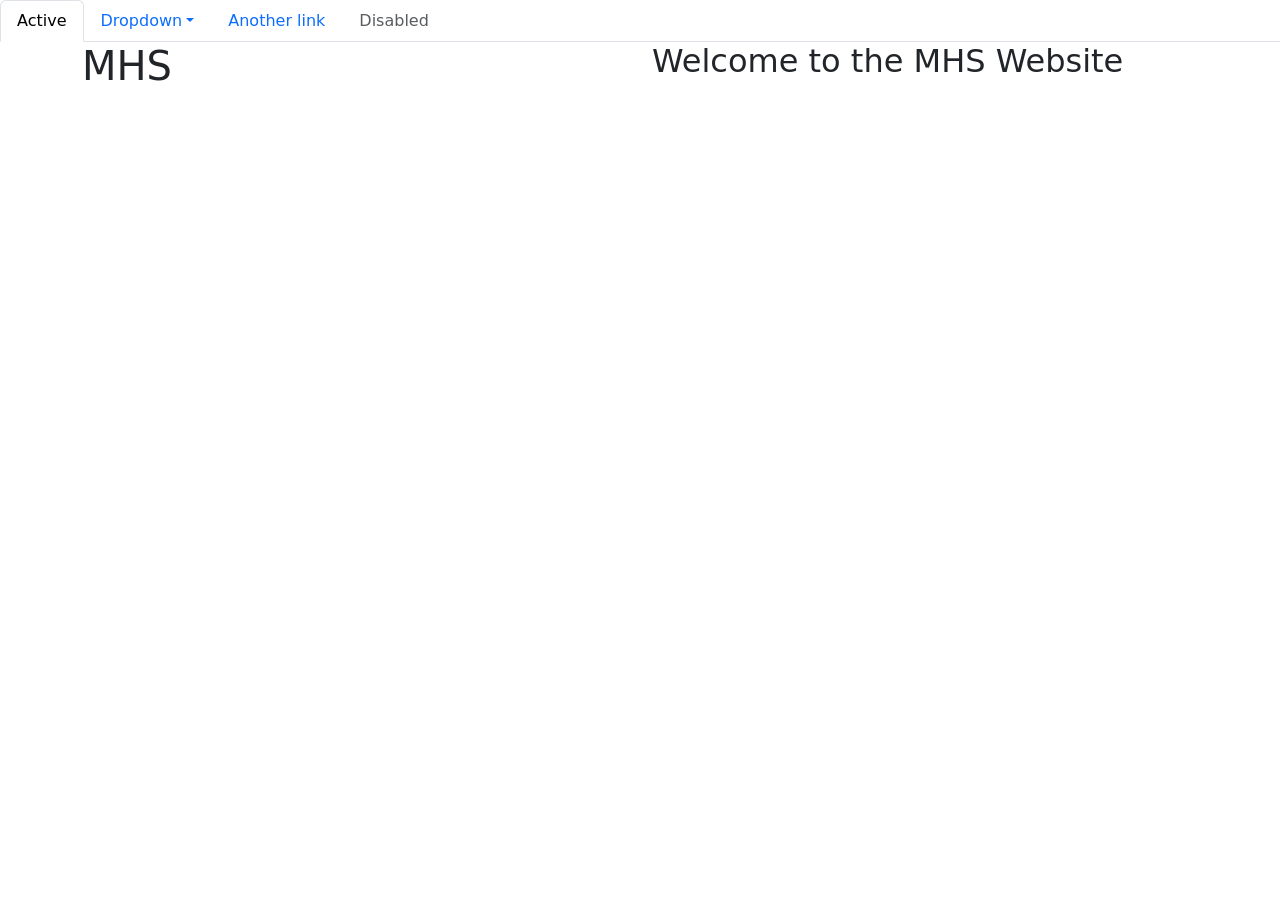
==== index.html @ 1e7f37ac "added images to be used for the website" ====
<!doctype html>
<html lang="en">
    <head>
        <title>MHS</title>
        <!-- Required meta tags -->
        <meta charset="utf-8" />
        <meta
            name="viewport"
            content="width=device-width, initial-scale=1, shrink-to-fit=no"
        />

        <link
            href="https://cdn.jsdelivr.net/npm/bootstrap@5.3.2/dist/css/bootstrap.min.css"
            rel="stylesheet"
            integrity="sha384-T3c6CoIi6uLrA9TneNEoa7RxnatzjcDSCmG1MXxSR1GAsXEV/Dwwykc2MPK8M2HN"
            crossorigin="anonymous"
        />
        <link rel="stylesheet" href="style.css" />
        <script src="script.js"></script>
    </head>

    <body>
        <header>
            <!-- Nav tabs -->
            <ul
                class="nav nav-tabs"
                id="navId"
                role="tablist"
            >
                <li class="nav-item">
                    <a
                        href="#tab1Id"
                        class="nav-link active"
                        data-bs-toggle="tab"
                        aria-current="page"
                        >Active</a
                    >
                </li>
                <li class="nav-item dropdown">
                    <a
                        class="nav-link dropdown-toggle"
                        data-bs-toggle="dropdown"
                        href="#"
                        role="button"
                        aria-haspopup="true"
                        aria-expanded="false"
                        >Dropdown</a
                    >
                    <div class="dropdown-menu">
                        <a class="dropdown-item" href="#tab2Id">Action</a>
                        <a class="dropdown-item" href="#tab3Id">Another action</a>
                        <div class="dropdown-divider"></div>
                        <a class="dropdown-item" href="#tab4Id">Action</a>
                    </div>
                </li>
                <li class="nav-item" role="presentation">
                    <a href="#tab5Id" class="nav-link" data-bs-toggle="tab"
                        >Another link</a
                    >
                </li>
                <li class="nav-item" role="presentation">
                    <a href="#" class="nav-link disabled" data-bs-toggle="tab"
                        >Disabled</a
                    >
                </li>
            </ul>
            
            <!-- Tab panes -->
            <div class="tab-content" id="myTabContent">
                <div class="tab-pane fade show active" id="tab1Id" role="tabpanel">
                    
                </div>
                <div class="tab-pane fade" id="tab2Id" role="tabpanel"></div>
                <div class="tab-pane fade" id="tab3Id" role="tabpanel"></div>
                <div class="tab-pane fade" id="tab4Id" role="tabpanel"></div>
                <div class="tab-pane fade" id="tab5Id" role="tabpanel"></div>
            </div>
            
            <!-- (Optional) - Place this js code after initializing bootstrap.min.js or bootstrap.bundle.min.js -->
            <script>
                var triggerEl = document.querySelector("#navId a");
                bootstrap.Tab.getInstance(triggerEl).show(); // Select tab by name
            </script>
            
        </header>
        <main> 
            <div class="container">
                <div class="row">
                    <div class="col">
                        <h1>MHS</h1>
                    </div>
                    <div class="col">
                        <h2>Welcome to the MHS Website</h2>
                </div>
            </div>
            
        </main>
        <footer>
            <!-- place footer here -->
        </footer>
        <!-- Bootstrap JavaScript Libraries -->
        <script
            src="https://cdn.jsdelivr.net/npm/@popperjs/core@2.11.8/dist/umd/popper.min.js"
            integrity="sha384-I7E8VVD/ismYTF4hNIPjVp/Zjvgyol6VFvRkX/vR+Vc4jQkC+hVqc2pM8ODewa9r"
            crossorigin="anonymous"
        ></script>

        <script
            src="https://cdn.jsdelivr.net/npm/bootstrap@5.3.2/dist/js/bootstrap.min.js"
            integrity="sha384-BBtl+eGJRgqQAUMxJ7pMwbEyER4l1g+O15P+16Ep7Q9Q+zqX6gSbd85u4mG4QzX+"
            crossorigin="anonymous"
        ></script>


    </body>
</html>
---- style.css ----
/*proof that new branch works
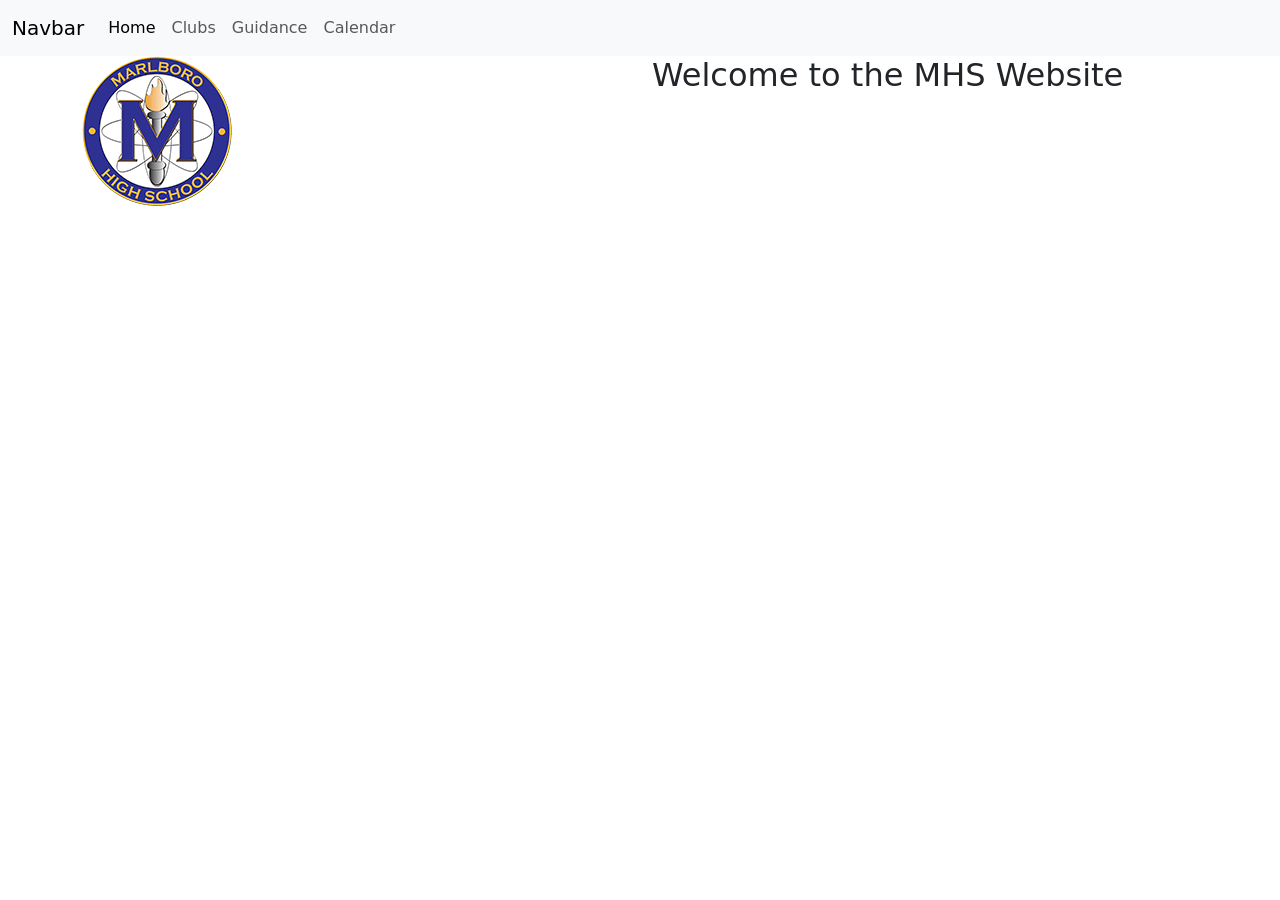
==== commit 8b584353: "Refactor code structure for improved readability and maintainability" ====
--- a/index.html
+++ b/index.html
@@ -22,78 +22,43 @@
     <body>
         <header>
             <!-- Nav tabs -->
-            <ul
-                class="nav nav-tabs"
-                id="navId"
-                role="tablist"
-            >
-                <li class="nav-item">
-                    <a
-                        href="#tab1Id"
-                        class="nav-link active"
-                        data-bs-toggle="tab"
-                        aria-current="page"
-                        >Active</a
-                    >
-                </li>
-                <li class="nav-item dropdown">
-                    <a
-                        class="nav-link dropdown-toggle"
-                        data-bs-toggle="dropdown"
-                        href="#"
-                        role="button"
-                        aria-haspopup="true"
-                        aria-expanded="false"
-                        >Dropdown</a
-                    >
-                    <div class="dropdown-menu">
-                        <a class="dropdown-item" href="#tab2Id">Action</a>
-                        <a class="dropdown-item" href="#tab3Id">Another action</a>
-                        <div class="dropdown-divider"></div>
-                        <a class="dropdown-item" href="#tab4Id">Action</a>
-                    </div>
-                </li>
-                <li class="nav-item" role="presentation">
-                    <a href="#tab5Id" class="nav-link" data-bs-toggle="tab"
-                        >Another link</a
-                    >
-                </li>
-                <li class="nav-item" role="presentation">
-                    <a href="#" class="nav-link disabled" data-bs-toggle="tab"
-                        >Disabled</a
-                    >
-                </li>
-            </ul>
-            
-            <!-- Tab panes -->
-            <div class="tab-content" id="myTabContent">
-                <div class="tab-pane fade show active" id="tab1Id" role="tabpanel">
-                    
-                </div>
-                <div class="tab-pane fade" id="tab2Id" role="tabpanel"></div>
-                <div class="tab-pane fade" id="tab3Id" role="tabpanel"></div>
-                <div class="tab-pane fade" id="tab4Id" role="tabpanel"></div>
-                <div class="tab-pane fade" id="tab5Id" role="tabpanel"></div>
-            </div>
-            
-            <!-- (Optional) - Place this js code after initializing bootstrap.min.js or bootstrap.bundle.min.js -->
-            <script>
-                var triggerEl = document.querySelector("#navId a");
-                bootstrap.Tab.getInstance(triggerEl).show(); // Select tab by name
-            </script>
-            
+           <nav class="navbar navbar-expand-lg bg-body-tertiary">
+  <div class="container-fluid">
+    <a class="navbar-brand" href="#">Navbar</a>
+    <button class="navbar-toggler" type="button" data-bs-toggle="collapse" data-bs-target="#navbarNav" aria-controls="navbarNav" aria-expanded="false" aria-label="Toggle navigation">
+      <span class="navbar-toggler-icon"></span>
+    </button>
+    <div class="collapse navbar-collapse" id="navbarNav">
+      <ul class="navbar-nav">
+        <li class="nav-item">
+          <a class="nav-link active" aria-current="page" href="#">Home</a>
+        </li>
+        <li class="nav-item">
+          <a class="nav-link" href="#">Clubs</a>
+        </li>
+        <li class="nav-item">
+          <a class="nav-link" href="#">Guidance</a>
+        </li>
+        <li class="nav-item">
+          <a class="nav-link" href="#">Calendar</a>
+        </li>
+      </ul>
+    </div>
+  </div>
+</nav>
         </header>
         <main> 
             <div class="container">
                 <div class="row">
-                    <div class="col">
-                        <h1>MHS</h1>
+                    <div class="col lg-6 md-6 sm-12">
+                        <img src="IMGS\MarlboroHighSchool.png" alt="MHS Logo" />
                     </div>
-                    <div class="col">
+                    <div class="col lg-6 md-6 sm-12">
                         <h2>Welcome to the MHS Website</h2>
                 </div>
             </div>
-            
+            </div>
+
         </main>
         <footer>
             <!-- place footer here -->
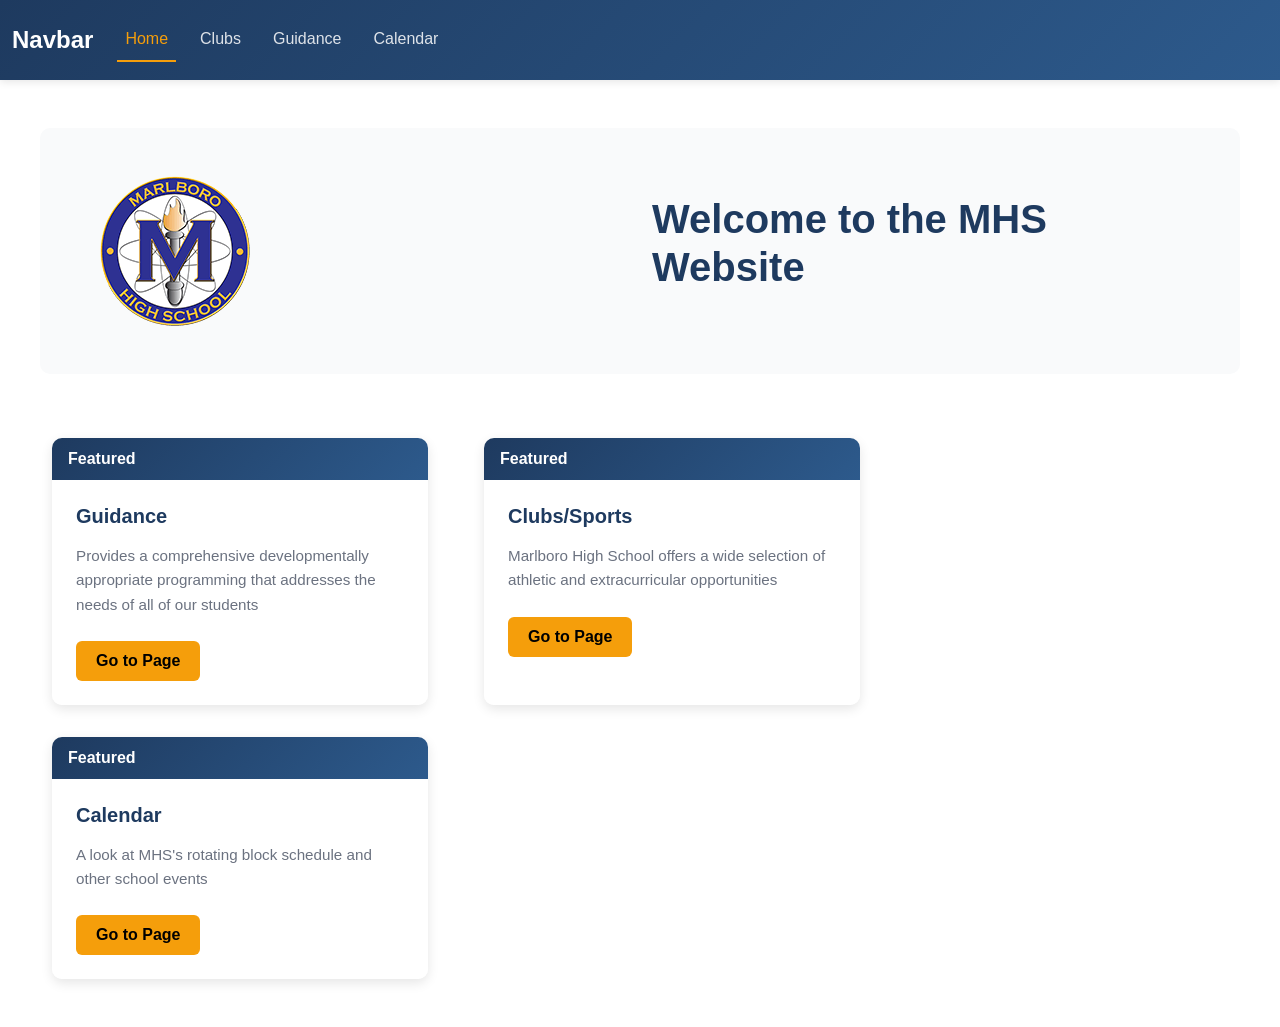
==== commit 4259201a: "Co-authored-by: Aditya Gadre <526agadre@users.noreply.github.com>" ====
--- a/index.html
+++ b/index.html
@@ -20,7 +20,7 @@
     </head>
 
     <body>
-        <header>
+
             <!-- Nav tabs -->
            <nav class="navbar navbar-expand-lg bg-body-tertiary">
   <div class="container-fluid">
@@ -46,17 +46,61 @@
     </div>
   </div>
 </nav>
-        </header>
         <main> 
             <div class="container">
                 <div class="row">
-                    <div class="col lg-6 md-6 sm-12">
-                        <img src="IMGS\MarlboroHighSchool.png" alt="MHS Logo" />
+                    <div class="col-lg-6 col-md-6 col-sm-12">
+                        <img src="IMGS/MarlboroHighSchool.png" alt="MHS Logo" />
                     </div>
-                    <div class="col lg-6 md-6 sm-12">
+                    <div class="col-lg-6 col-md-6 col-sm-12">
                         <h2>Welcome to the MHS Website</h2>
+                    </div>
+                </div>
+
+                <div class="row">
+                    <div class="col-lg-4 col-md-4 col-sm-12">
+                        <div class="card">
+                            <div class="card-header">
+                                Featured
+                            </div>
+                            <div class="card-body">
+                                <h5 class="card-title">Guidance</h5>
+                                <p class="card-text">Provides a comprehensive developmentally appropriate programming that addresses the needs of all of our students</p>
+                                <a href="#" class="btn btn-warning">Go to Page</a>
+                            </div>
+                        </div>
+                    </div>
+
+                    <div class="col-lg-4 col-md-4 col-sm-12">
+                        <div class="card">
+                            <div class="card-header">
+                                Featured
+                            </div>
+                            <div class="card-body">
+                                <h5 class="card-title">Clubs/Sports</h5>
+                                <p class="card-text">Marlboro High School offers a wide selection of athletic and extracurricular opportunities</p>
+                                <a href="#" class="btn btn-warning">Go to Page</a>
+                            </div>
+                        </div>
+                    </div>
+
+                    <div class="col-lg-4 col-md-4 col-sm-12">
+                        <div class="card">
+                            <div class="card-header">
+                                Featured
+                            </div>
+                            <div class="card-body">
+                                <h5 class="card-title">Calendar</h5>
+                                <p class="card-text">A look at MHS's rotating block schedule and other school events</p>
+                                <a href="#" class="btn btn-warning">Go to Page</a>
+                            </div>
+                        </div>
+                    </div>
                 </div>
             </div>
+        </main>
+</div>
+                </div>
             </div>
 
         </main>
--- a/style.css
+++ b/style.css
@@ -1,2 +1,183 @@
-  /*proof that new branch works 
-  +/* Root and Global Styles */
+:root {
+  --primary-color: #1e3a5f;
+  --secondary-color: #f59e0b;
+  --text-dark: #1f2937;
+  --text-light: #6b7280;
+  --light-bg: #f9fafb;
+}
+
+* {
+  margin: 0;
+  padding: 0;
+  box-sizing: border-box;
+}
+
+body {
+  font-family: 'Segoe UI', Tahoma, Geneva, Verdana, sans-serif;
+  background-color: #ffffff;
+  color: var(--text-dark);
+  line-height: 1.6;
+}
+
+/* Navbar Styling */
+.navbar {
+  background: linear-gradient(135deg, var(--primary-color) 0%, #2d5a8c 100%) !important;
+  box-shadow: 0 2px 8px rgba(0, 0, 0, 0.1);
+  padding: 1rem 0;
+}
+
+.navbar-brand {
+  font-size: 1.5rem;
+  font-weight: 700;
+  color: white !important;
+}
+
+.navbar-nav .nav-link {
+  color: rgba(255, 255, 255, 0.85) !important;
+  font-weight: 500;
+  margin: 0 0.5rem;
+  transition: all 0.3s ease;
+}
+
+.navbar-nav .nav-link:hover,
+.navbar-nav .nav-link.active {
+  color: var(--secondary-color) !important;
+  border-bottom: 2px solid var(--secondary-color);
+}
+
+/* Main Container */
+main {
+  padding: 3rem 0;
+  min-height: calc(100vh - 56px);
+}
+
+.container {
+  max-width: 1200px;
+}
+
+/* Hero Section */
+.row:first-of-type {
+  align-items: center;
+  margin-bottom: 4rem;
+  padding: 2rem;
+  background-color: var(--light-bg);
+  border-radius: 10px;
+}
+
+.row:first-of-type .col {
+  display: flex;
+  justify-content: center;
+  align-items: center;
+}
+
+.row:first-of-type img {
+  max-width: 100%;
+  height: auto;
+  max-height: 300px;
+  object-fit: contain;
+  margin: 1rem;
+}
+
+.row:first-of-type h2 {
+  font-size: 2.5rem;
+  font-weight: 700;
+  color: var(--primary-color);
+  margin-bottom: 1rem;
+}
+
+/* Cards Section */
+.row:nth-of-type(2) {
+  gap: 2rem;
+  margin-top: 2rem;
+}
+
+.card {
+  border: none !important;
+  box-shadow: 0 4px 12px rgba(0, 0, 0, 0.1) !important;
+  border-radius: 10px;
+  overflow: hidden;
+  transition: all 0.3s ease;
+  height: 100%;
+  width: 100% !important;
+}
+
+.card:hover {
+  transform: translateY(-5px);
+  box-shadow: 0 8px 20px rgba(0, 0, 0, 0.15) !important;
+}
+
+.card-header {
+  background: linear-gradient(135deg, var(--primary-color) 0%, #2d5a8c 100%);
+  color: white;
+  font-weight: 600;
+  border: none !important;
+}
+
+.card-body {
+  padding: 1.5rem;
+  background-color: #ffffff;
+}
+
+.card-title {
+  font-size: 1.25rem;
+  font-weight: 700;
+  color: var(--primary-color);
+  margin-bottom: 1rem;
+}
+
+.card-text {
+  color: var(--text-light);
+  font-size: 0.95rem;
+  line-height: 1.6;
+  margin-bottom: 1.5rem;
+}
+
+.btn-warning {
+  background-color: var(--secondary-color) !important;
+  border: none !important;
+  font-weight: 600;
+  padding: 0.5rem 1.25rem;
+  transition: all 0.3s ease;
+}
+
+.btn-warning:hover {
+  background-color: #d97706 !important;
+  transform: translateX(2px);
+}
+
+/* Responsive Adjustments */
+@media (max-width: 768px) {
+  .row:first-of-type {
+    flex-direction: column;
+    padding: 1.5rem;
+  }
+
+  .row:first-of-type h2 {
+    font-size: 1.75rem;
+    text-align: center;
+  }
+
+  .card {
+    width: 100% !important;
+    margin-bottom: 1.5rem;
+  }
+
+  .navbar-nav {
+    text-align: center;
+  }
+}
+
+@media (max-width: 576px) {
+  .row:first-of-type h2 {
+    font-size: 1.5rem;
+  }
+
+  .card-title {
+    font-size: 1.1rem;
+  }
+
+  .btn-warning {
+    width: 100%;
+  }
+}
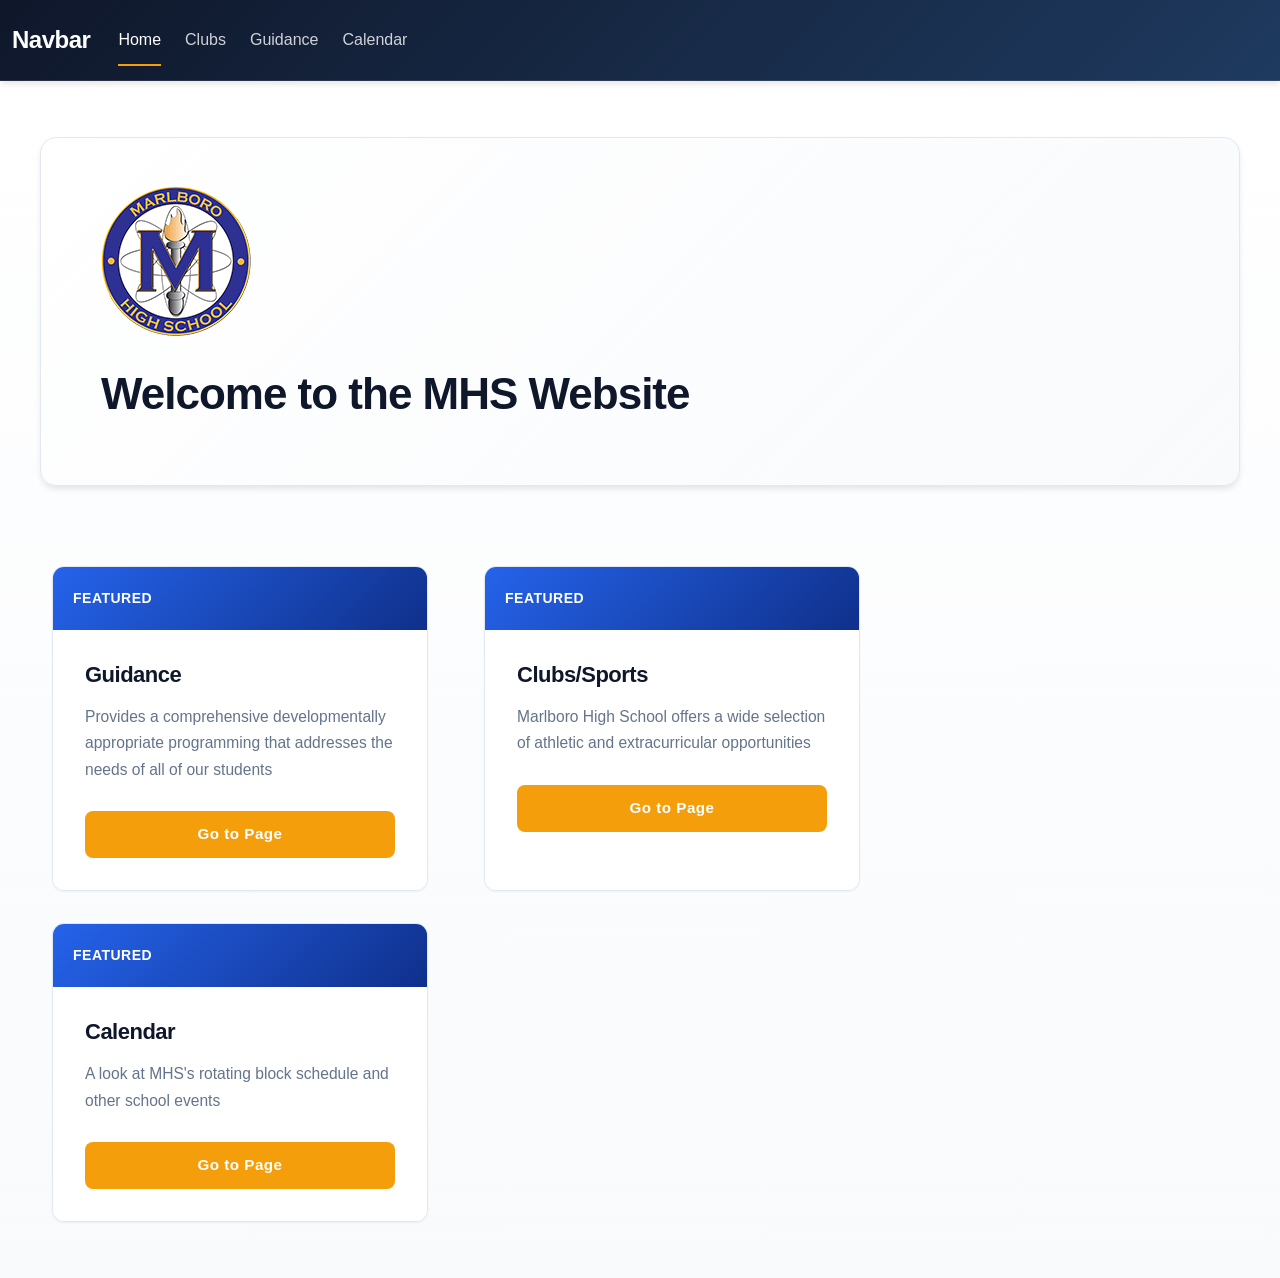
==== commit 010359e3: "Adjusted and cleaned up some html" ====
--- a/index.html
+++ b/index.html
@@ -1,7 +1,7 @@
 <!doctype html>
 <html lang="en">
     <head>
-        <title>MHS</title>
+        <title>Marlboro High School Website Reform</title>
         <!-- Required meta tags -->
         <meta charset="utf-8" />
         <meta
@@ -49,10 +49,10 @@
         <main> 
             <div class="container">
                 <div class="row">
-                    <div class="col-lg-6 col-md-6 col-sm-12">
+                    <div class="col-lg-12 col-md-12 col-sm-12">
                         <img src="IMGS/MarlboroHighSchool.png" alt="MHS Logo" />
                     </div>
-                    <div class="col-lg-6 col-md-6 col-sm-12">
+                    <div class="col-lg-12 col-md-12 col-sm-12">
                         <h2>Welcome to the MHS Website</h2>
                     </div>
                 </div>
@@ -98,12 +98,10 @@
                     </div>
                 </div>
             </div>
-        </main>
-</div>
-                </div>
-            </div>
-
-        </main>
+       
+                
+            
+             </main>
         <footer>
             <!-- place footer here -->
         </footer>
--- a/style.css
+++ b/style.css
@@ -1,10 +1,16 @@
 /* Root and Global Styles */
 :root {
-  --primary-color: #1e3a5f;
-  --secondary-color: #f59e0b;
-  --text-dark: #1f2937;
-  --text-light: #6b7280;
-  --light-bg: #f9fafb;
+  --primary-color: #0f172a;
+  --secondary-color: #2563eb;
+  --accent-color: #f59e0b;
+  --success-color: #10b981;
+  --text-dark: #1e293b;
+  --text-light: #64748b;
+  --light-bg: #f8fafc;
+  --border-color: #e2e8f0;
+  --shadow-sm: 0 1px 2px 0 rgba(0, 0, 0, 0.05);
+  --shadow-md: 0 4px 6px -1px rgba(0, 0, 0, 0.1);
+  --shadow-lg: 0 10px 15px -3px rgba(0, 0, 0, 0.1);
 }
 
 * {
@@ -13,43 +19,74 @@
   box-sizing: border-box;
 }
 
+html {
+  scroll-behavior: smooth;
+}
+
 body {
-  font-family: 'Segoe UI', Tahoma, Geneva, Verdana, sans-serif;
-  background-color: #ffffff;
+  font-family: -apple-system, BlinkMacSystemFont, 'Segoe UI', 'Roboto', 'Oxygen', 'Ubuntu', 'Cantarell', sans-serif;
+  background-color: #003caa;
   color: var(--text-dark);
   line-height: 1.6;
+  font-size: 1rem;
+  font-weight: 400;
 }
 
 /* Navbar Styling */
 .navbar {
-  background: linear-gradient(135deg, var(--primary-color) 0%, #2d5a8c 100%) !important;
-  box-shadow: 0 2px 8px rgba(0, 0, 0, 0.1);
+  background: linear-gradient(135deg, var(--primary-color) 0%, #1e3a5f 100%) !important;
+  box-shadow: var(--shadow-md);
   padding: 1rem 0;
+  border-bottom: 1px solid rgba(255, 255, 255, 0.1);
 }
 
 .navbar-brand {
   font-size: 1.5rem;
   font-weight: 700;
   color: white !important;
+  letter-spacing: -0.5px;
+  transition: opacity 0.3s ease;
+}
+
+.navbar-brand:hover {
+  opacity: 0.9;
 }
 
 .navbar-nav .nav-link {
-  color: rgba(255, 255, 255, 0.85) !important;
+  color: rgba(255, 255, 255, 0.8) !important;
   font-weight: 500;
-  margin: 0 0.5rem;
-  transition: all 0.3s ease;
+  margin: 0 0.75rem;
+  padding: 0.5rem 0 !important;
+  position: relative;
+  transition: color 0.3s ease;
+}
+
+.navbar-nav .nav-link::after {
+  content: '';
+  position: absolute;
+  bottom: -5px;
+  left: 0;
+  width: 0;
+  height: 2px;
+  background-color: var(--accent-color);
+  transition: width 0.3s ease;
+}
+
+.navbar-nav .nav-link:hover::after,
+.navbar-nav .nav-link.active::after {
+  width: 100%;
 }
 
 .navbar-nav .nav-link:hover,
 .navbar-nav .nav-link.active {
-  color: var(--secondary-color) !important;
-  border-bottom: 2px solid var(--secondary-color);
+  color: white !important;
 }
 
 /* Main Container */
 main {
-  padding: 3rem 0;
+  padding: 3.5rem 0;
   min-height: calc(100vh - 56px);
+  background: linear-gradient(to bottom, #ffffff 0%, var(--light-bg) 100%);
 }
 
 .container {
@@ -59,10 +96,14 @@
 /* Hero Section */
 .row:first-of-type {
   align-items: center;
-  margin-bottom: 4rem;
-  padding: 2rem;
-  background-color: var(--light-bg);
-  border-radius: 10px;
+  justify-content: space-between;
+  margin-bottom: 5rem;
+  padding: 3rem;
+  background: linear-gradient(135deg, #ffffff 0%, var(--light-bg) 100%);
+  border-radius: 16px;
+  border: 1px solid var(--border-color);
+  box-shadow: var(--shadow-md);
+  gap: 2rem;
 }
 
 .row:first-of-type .col {
@@ -74,16 +115,23 @@
 .row:first-of-type img {
   max-width: 100%;
   height: auto;
-  max-height: 300px;
+  max-height: 320px;
   object-fit: contain;
-  margin: 1rem;
+  filter: drop-shadow(var(--shadow-md));
+  transition: transform 0.3s ease;
+}
+
+.row:first-of-type img:hover {
+  transform: scale(1.05);
 }
 
 .row:first-of-type h2 {
-  font-size: 2.5rem;
-  font-weight: 700;
+  font-size: 2.75rem;
+  font-weight: 800;
   color: var(--primary-color);
   margin-bottom: 1rem;
+  line-height: 1.2;
+  letter-spacing: -1px;
 }
 
 /* Cards Section */
@@ -92,69 +140,106 @@
   margin-top: 2rem;
 }
 
+.col-lg-4,
+.col-md-4,
+.col-sm-12 {
+  display: flex;
+}
+
 .card {
-  border: none !important;
-  box-shadow: 0 4px 12px rgba(0, 0, 0, 0.1) !important;
-  border-radius: 10px;
+  border: 1px solid var(--border-color) !important;
+  box-shadow: var(--shadow-sm) !important;
+  border-radius: 12px;
   overflow: hidden;
   transition: all 0.3s ease;
   height: 100%;
   width: 100% !important;
+  background: #ffffff;
+  display: flex;
+  flex-direction: column;
 }
 
 .card:hover {
-  transform: translateY(-5px);
-  box-shadow: 0 8px 20px rgba(0, 0, 0, 0.15) !important;
+  transform: translateY(-8px);
+  box-shadow: var(--shadow-lg) !important;
+  border-color: var(--secondary-color) !important;
 }
 
 .card-header {
-  background: linear-gradient(135deg, var(--primary-color) 0%, #2d5a8c 100%);
+  background: linear-gradient(135deg, var(--secondary-color) 0%, #0f308b 100%);
   color: white;
-  font-weight: 600;
+  font-weight: 700;
   border: none !important;
+  padding: 1.25rem;
+  font-size: 0.875rem;
+  letter-spacing: 0.5px;
+  text-transform: uppercase;
 }
 
 .card-body {
-  padding: 1.5rem;
+  padding: 2rem;
   background-color: #ffffff;
+  display: flex;
+  flex-direction: column;
+  flex: 1;
 }
 
 .card-title {
-  font-size: 1.25rem;
+  font-size: 1.375rem;
   font-weight: 700;
   color: var(--primary-color);
   margin-bottom: 1rem;
+  letter-spacing: -0.5px;
 }
 
 .card-text {
   color: var(--text-light);
-  font-size: 0.95rem;
-  line-height: 1.6;
-  margin-bottom: 1.5rem;
-}
-
+  font-size: 0.975rem;
+  line-height: 1.7;
+  margin-bottom: auto;
+  margin-bottom: 1.75rem;
+}
+
+/* Button Styling */
 .btn-warning {
-  background-color: var(--secondary-color) !important;
+  background-color: var(--accent-color) !important;
   border: none !important;
   font-weight: 600;
-  padding: 0.5rem 1.25rem;
+  padding: 0.75rem 1.5rem;
+  border-radius: 8px;
   transition: all 0.3s ease;
+  display: inline-block;
+  color: white !important;
+  text-decoration: none;
+  cursor: pointer;
+  font-size: 0.95rem;
+  letter-spacing: 0.5px;
 }
 
 .btn-warning:hover {
-  background-color: #d97706 !important;
-  transform: translateX(2px);
+  background-color: #dce400 !important;
+  transform: translateX(3px);
+  box-shadow: 0 4px 12px rgba(245, 158, 11, 0.3);
+}
+
+.btn-warning:active {
+  transform: translateX(1px);
 }
 
 /* Responsive Adjustments */
 @media (max-width: 768px) {
   .row:first-of-type {
     flex-direction: column;
-    padding: 1.5rem;
+    padding: 2rem;
+    margin-bottom: 3rem;
+  }
+
+  .row:first-of-type .col {
+    width: 100%;
   }
 
   .row:first-of-type h2 {
-    font-size: 1.75rem;
+    font-size: 2rem;
     text-align: center;
   }
 
@@ -166,18 +251,35 @@
   .navbar-nav {
     text-align: center;
   }
+
+  main {
+    padding: 2rem 0;
+  }
 }
 
 @media (max-width: 576px) {
+  .row:first-of-type {
+    padding: 1.5rem;
+  }
+
   .row:first-of-type h2 {
     font-size: 1.5rem;
   }
 
   .card-title {
-    font-size: 1.1rem;
+    font-size: 1.125rem;
+  }
+
+  .card-body {
+    padding: 1.5rem;
   }
 
   .btn-warning {
     width: 100%;
+    text-align: center;
+  }
+
+  .navbar-brand {
+    font-size: 1.25rem;
   }
 }
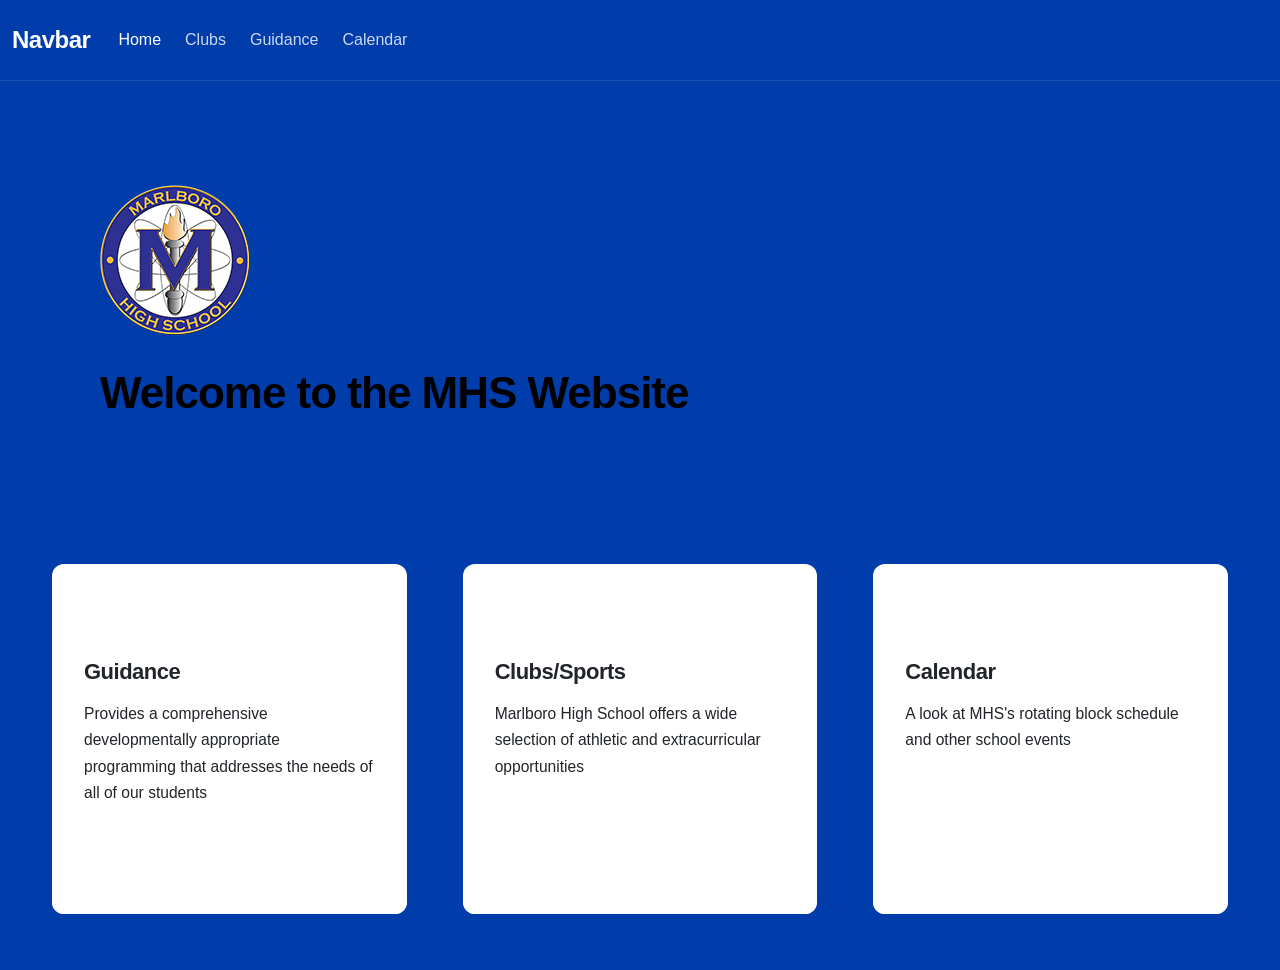
==== commit 5ac6814e: "Edited background color and implemented links to other html pages" ====
--- a/index.html
+++ b/index.html
@@ -34,13 +34,13 @@
           <a class="nav-link active" aria-current="page" href="#">Home</a>
         </li>
         <li class="nav-item">
-          <a class="nav-link" href="#">Clubs</a>
+          <a class="nav-link" href="Clubs.html">Clubs</a>
         </li>
         <li class="nav-item">
-          <a class="nav-link" href="#">Guidance</a>
+          <a class="nav-link" href="Guidance.html">Guidance</a>
         </li>
         <li class="nav-item">
-          <a class="nav-link" href="#">Calendar</a>
+          <a class="nav-link" href="Calendar.html">Calendar</a>
         </li>
       </ul>
     </div>
@@ -57,7 +57,7 @@
                     </div>
                 </div>
 
-                <div class="row">
+                <div class="row cards-row">
                     <div class="col-lg-4 col-md-4 col-sm-12">
                         <div class="card">
                             <div class="card-header">
@@ -120,4 +120,4 @@
 
 
     </body>
-</html>
+</html>
--- a/style.css
+++ b/style.css
@@ -1,3 +1,6 @@
+
+Copy
+
 /* Root and Global Styles */
 :root {
   --primary-color: #0f172a;
@@ -134,16 +137,20 @@
   letter-spacing: -1px;
 }
 
-/* Cards Section */
-.row:nth-of-type(2) {
+/* Cards Section - Single Row Layout */
+.cards-row {
+  display: flex;
+  flex-wrap: wrap;
   gap: 2rem;
   margin-top: 2rem;
 }
 
-.col-lg-4,
-.col-md-4,
-.col-sm-12 {
-  display: flex;
+.cards-row .col-lg-4,
+.cards-row .col-md-4,
+.cards-row .col-sm-12 {
+  display: flex;
+  flex: 1 1 calc(33.333% - 1.5rem);
+  min-width: 280px;
 }
 
 .card {
@@ -227,6 +234,13 @@
 }
 
 /* Responsive Adjustments */
+@media (max-width: 992px) {
+  .cards-row .col-lg-4,
+  .cards-row .col-md-4 {
+    flex: 1 1 calc(50% - 1rem);
+  }
+}
+
 @media (max-width: 768px) {
   .row:first-of-type {
     flex-direction: column;
@@ -243,9 +257,21 @@
     text-align: center;
   }
 
+  .cards-row {
+    flex-direction: column;
+    gap: 1.5rem;
+  }
+
+  .cards-row .col-lg-4,
+  .cards-row .col-md-4,
+  .cards-row .col-sm-12 {
+    flex: 1 1 100%;
+    width: 100%;
+  }
+
   .card {
     width: 100% !important;
-    margin-bottom: 1.5rem;
+    margin-bottom: 0;
   }
 
   .navbar-nav {
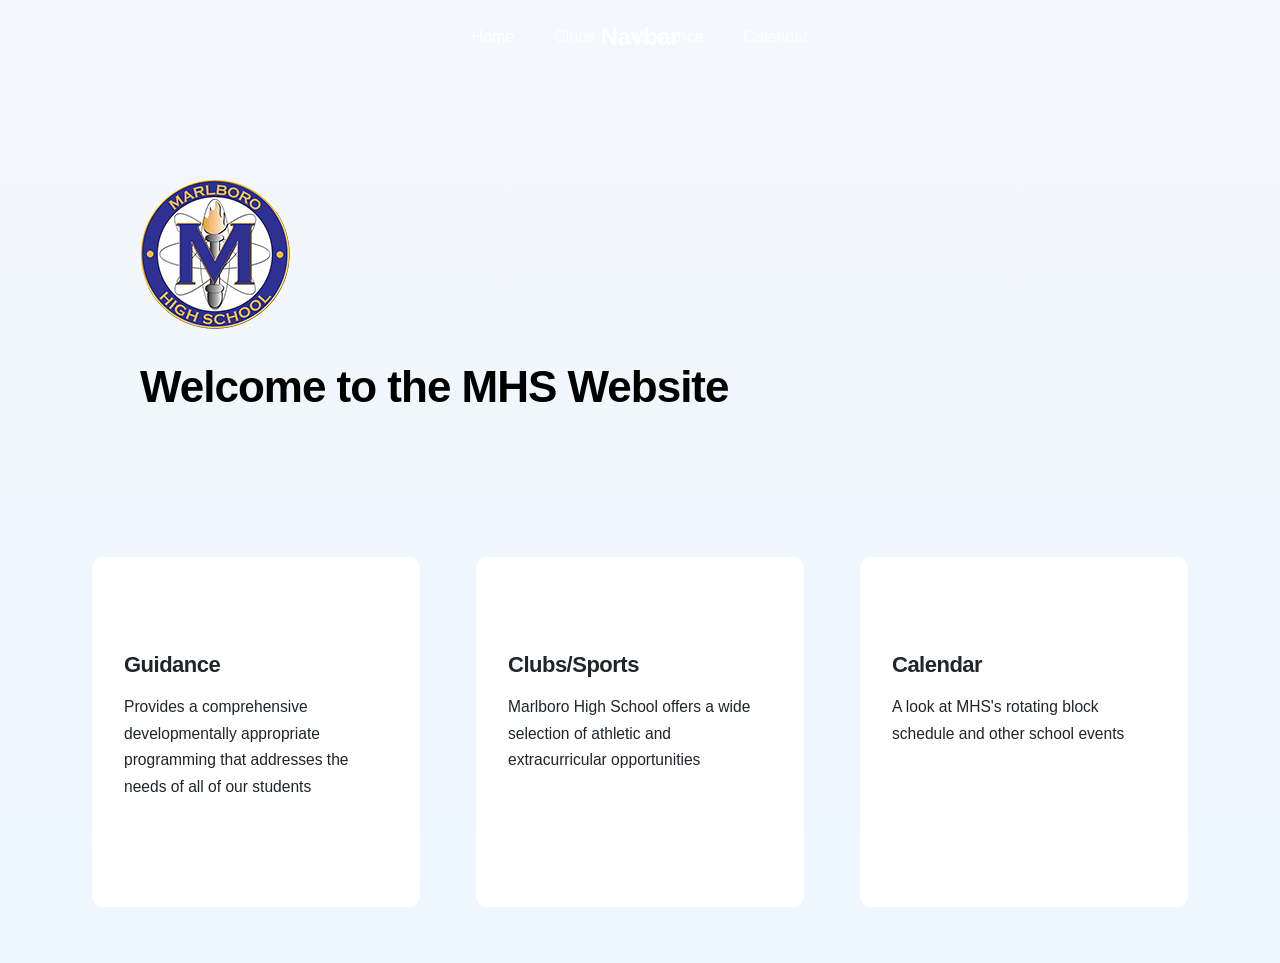
==== commit 2eedfa28: "Implemented Calendar function on page and linked to main index" ====
--- a/index.html
+++ b/index.html
@@ -92,7 +92,7 @@
                             <div class="card-body">
                                 <h5 class="card-title">Calendar</h5>
                                 <p class="card-text">A look at MHS's rotating block schedule and other school events</p>
-                                <a href="#" class="btn btn-warning">Go to Page</a>
+                                <a href="Calendar.html" class="btn btn-warning">Go to Page</a>
                             </div>
                         </div>
                     </div>
--- a/style.css
+++ b/style.css
@@ -6,11 +6,14 @@
   --primary-color: #0f172a;
   --secondary-color: #2563eb;
   --accent-color: #f59e0b;
+  --accent-2: #06b6d4;
   --success-color: #10b981;
   --text-dark: #1e293b;
   --text-light: #64748b;
   --light-bg: #f8fafc;
   --border-color: #e2e8f0;
+  --card-bg: #ffffff;
+  --muted: #6b7280;
   --shadow-sm: 0 1px 2px 0 rgba(0, 0, 0, 0.05);
   --shadow-md: 0 4px 6px -1px rgba(0, 0, 0, 0.1);
   --shadow-lg: 0 10px 15px -3px rgba(0, 0, 0, 0.1);
@@ -28,7 +31,7 @@
 
 body {
   font-family: -apple-system, BlinkMacSystemFont, 'Segoe UI', 'Roboto', 'Oxygen', 'Ubuntu', 'Cantarell', sans-serif;
-  background-color: #003caa;
+  background-color: var(--light-bg);
   color: var(--text-dark);
   line-height: 1.6;
   font-size: 1rem;
@@ -41,6 +44,35 @@
   box-shadow: var(--shadow-md);
   padding: 1rem 0;
   border-bottom: 1px solid rgba(255, 255, 255, 0.1);
+}
+
+/* Center navbar brand and links */
+.navbar .container-fluid {
+  position: relative;
+  justify-content: center;
+}
+
+.navbar-brand {
+  position: absolute;
+  left: 50%;
+  transform: translateX(-50%);
+}
+
+.navbar-toggler {
+  position: absolute;
+  right: 1rem;
+}
+
+@media (min-width: 992px) {
+  .navbar-collapse {
+    justify-content: center;
+  }
+
+  .navbar-nav {
+    display: flex;
+    gap: 1rem;
+    align-items: center;
+  }
 }
 
 .navbar-brand {
@@ -189,6 +221,282 @@
   display: flex;
   flex-direction: column;
   flex: 1;
+}
+
+/* Calendar specific styles */
+.calendar-card {
+  border-radius: 14px;
+  overflow: hidden;
+}
+
+.calendar-header {
+  background: linear-gradient(90deg, var(--secondary-color), #1143b2);
+  color: white;
+  border: none !important;
+  padding: 1rem 1.5rem;
+}
+
+.calendar-grid {
+  padding: 1rem;
+}
+
+.calendar-grid .weekdays {
+  display: grid;
+  grid-template-columns: repeat(7, 1fr);
+  gap: 0.5rem;
+  padding: 0.75rem;
+  color: var(--text-light);
+  font-weight: 700;
+}
+
+.calendar-grid .days {
+  display: grid;
+  grid-template-columns: repeat(7, 1fr);
+  gap: 0.5rem;
+  padding: 0.75rem;
+}
+
+.day {
+  min-height: 96px;
+  background: #fff;
+  border: 1px solid var(--border-color);
+  border-radius: 8px;
+  padding: 0.65rem;
+  display: flex;
+  flex-direction: column;
+  gap: 0.35rem;
+}
+
+.day .date {
+  font-weight: 700;
+  color: var(--primary-color);
+}
+
+.day.other-month {
+  background: linear-gradient(180deg, #fbfdff 0%, #f6f9ff 100%);
+  opacity: 0.7;
+}
+
+.day.has-event {
+  box-shadow: 0 6px 18px rgba(16,185,129,0.06);
+  border-left: 4px solid var(--accent-color);
+}
+
+.event-dot {
+  width: 8px;
+  height: 8px;
+  border-radius: 50%;
+  display: inline-block;
+  margin-right: 6px;
+}
+
+.events-card .card-body {
+  max-height: 300px;
+  overflow: auto;
+}
+
+@media (max-width: 992px) {
+  .calendar-grid .weekdays,
+  .calendar-grid .days {
+    padding: 0.5rem;
+  }
+
+  .day {
+    min-height: 76px;
+    padding: 0.5rem;
+  }
+}
+
+/* Enhanced visual polish */
+html, body {
+  -webkit-font-smoothing: antialiased;
+  -moz-osx-font-smoothing: grayscale;
+}
+
+body {
+  background: linear-gradient(180deg, #f4f7fb 0%, #eef6ff 100%);
+}
+
+.container {
+  max-width: 1120px;
+}
+
+.calendar-card {
+  border-radius: 14px;
+  background: var(--card-bg);
+  box-shadow: 0 8px 30px rgba(16,24,40,0.06);
+}
+
+.calendar-header h2 {
+  font-size: 1.25rem;
+  font-weight: 700;
+  letter-spacing: -0.3px;
+}
+
+.calendar-grid {
+  padding: 0.75rem 1rem 1rem;
+}
+
+/* Months strip (wide sliding cards) */
+.months-strip {
+  display: flex;
+  gap: 1rem;
+  padding: 1rem;
+  overflow-x: auto;
+  scroll-snap-type: x mandatory;
+  -webkit-overflow-scrolling: touch;
+}
+
+.months-strip::-webkit-scrollbar { height: 10px; }
+.months-strip::-webkit-scrollbar-thumb { background: rgba(16,24,40,0.08); border-radius: 10px; }
+
+.month-card {
+  flex: 0 0 820px;
+  min-width: 320px;
+  width: 820px;
+  background: var(--card-bg);
+  border-radius: 12px;
+  border: 1px solid var(--border-color);
+  box-shadow: 0 12px 28px rgba(2,6,23,0.06);
+  scroll-snap-align: center;
+  display: flex;
+  flex-direction: column;
+}
+
+.month-card .month-header {
+  padding: 1rem 1.25rem;
+  border-bottom: 1px solid var(--border-color);
+  display: flex;
+  align-items: center;
+  justify-content: space-between;
+}
+
+.month-card .month-title { font-weight: 800; font-size: 1.1rem; color: var(--primary-color); }
+
+.month-card .days {
+  display: grid;
+  grid-template-columns: repeat(7, 1fr);
+  gap: 0.6rem;
+  padding: 1rem;
+}
+
+.month-card .weekdays { padding: 0 1rem 0 1rem; display: grid; grid-template-columns: repeat(7, 1fr); gap: 0.6rem; }
+.month-card .weekdays div { text-align: center; color: var(--muted); font-weight: 700; padding: 0.25rem 0; }
+
+.month-card .day { min-height: 88px; padding: 0.6rem; }
+
+@media (max-width: 1000px) {
+  .month-card { flex: 0 0 90vw; width: 90vw; }
+}
+
+@media (max-width: 576px) {
+  .month-card { flex: 0 0 96vw; width: 96vw; }
+  .day { min-height: 64px; }
+}
+
+.calendar-grid .weekdays {
+  display: grid;
+  grid-template-columns: repeat(7, 1fr);
+  gap: 0.5rem;
+  padding: 0.5rem 0.25rem;
+  color: var(--muted);
+  font-weight: 700;
+}
+
+.calendar-grid .weekdays div {
+  text-align: center;
+  font-size: 0.9rem;
+  padding: 0.25rem 0.25rem;
+}
+
+.calendar-grid .days {
+  display: grid;
+  grid-template-columns: repeat(7, 1fr);
+  gap: 0.75rem;
+  padding: 0.5rem 0.25rem 1rem;
+}
+
+.day {
+  min-height: 92px;
+  background: linear-gradient(180deg, #fff 0%, #fbfdff 100%);
+  border: 1px solid var(--border-color);
+  border-radius: 10px;
+  padding: 0.6rem;
+  display: flex;
+  flex-direction: column;
+  gap: 0.45rem;
+  transition: transform 180ms ease, box-shadow 180ms ease, border-color 180ms ease;
+}
+
+.day:hover {
+  transform: translateY(-6px);
+  box-shadow: 0 18px 40px rgba(16,24,40,0.08);
+  border-color: rgba(37,99,235,0.12);
+}
+
+.day .date {
+  font-weight: 700;
+  color: var(--text-dark);
+}
+
+.day.other-month {
+  opacity: 0.62;
+}
+
+.day.has-event {
+  border-left: 4px solid var(--accent-color);
+}
+
+.day .event {
+  margin-top: auto;
+  display: flex;
+  align-items: center;
+  gap: 8px;
+  font-size: 0.86rem;
+  color: var(--muted);
+}
+
+.event-dot {
+  width: 9px;
+  height: 9px;
+  border-radius: 50%;
+  display: inline-block;
+  box-shadow: 0 2px 6px rgba(0,0,0,0.06);
+}
+
+.events-card .card-body > div {
+  padding: 0.5rem 0.25rem;
+  border-left: 3px solid rgba(37,99,235,0.06);
+}
+
+.events-card .card-header, .quick-info .card-header {
+  background: transparent;
+  font-weight: 700;
+}
+
+.quick-info .card-body {
+  color: var(--muted);
+}
+
+/* Button polish */
+.calendar-nav .btn {
+  width: 44px;
+  height: 44px;
+  display: inline-flex;
+  align-items: center;
+  justify-content: center;
+  border-radius: 10px;
+}
+
+.btn-outline-secondary {
+  border-radius: 10px;
+  padding: 0.5rem 0.85rem;
+}
+
+@media (max-width: 768px) {
+  .calendar-grid .days { gap: 0.5rem; }
+  .day { min-height: 72px; padding: 0.45rem; }
+  .calendar-header h2 { font-size: 1.05rem; }
 }
 
 .card-title {
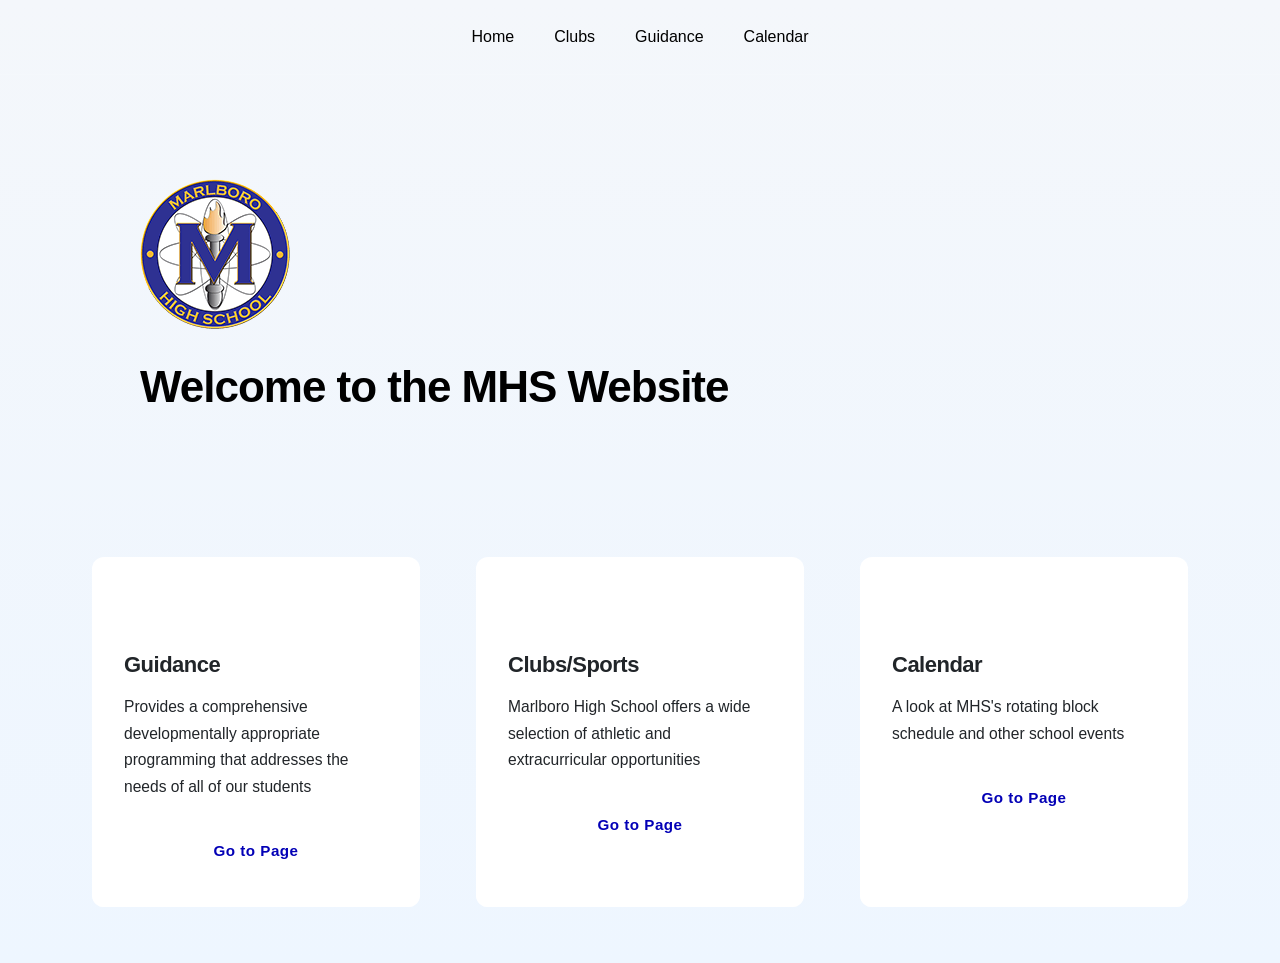
==== commit fee48129: "Co-authored-by: Aditya Gadre <526agadre@users.noreply.github.com>" ====
--- a/index.html
+++ b/index.html
@@ -24,14 +24,13 @@
             <!-- Nav tabs -->
            <nav class="navbar navbar-expand-lg bg-body-tertiary">
   <div class="container-fluid">
-    <a class="navbar-brand" href="#">Navbar</a>
     <button class="navbar-toggler" type="button" data-bs-toggle="collapse" data-bs-target="#navbarNav" aria-controls="navbarNav" aria-expanded="false" aria-label="Toggle navigation">
       <span class="navbar-toggler-icon"></span>
     </button>
     <div class="collapse navbar-collapse" id="navbarNav">
       <ul class="navbar-nav">
         <li class="nav-item">
-          <a class="nav-link active" aria-current="page" href="#">Home</a>
+          <a class="nav-link active" aria-current="page" href="index.html">Home</a>
         </li>
         <li class="nav-item">
           <a class="nav-link" href="Clubs.html">Clubs</a>
--- a/style.css
+++ b/style.css
@@ -12,7 +12,7 @@
   --text-light: #64748b;
   --light-bg: #f8fafc;
   --border-color: #e2e8f0;
-  --card-bg: #ffffff;
+  --card-bg: #7c7c7c;
   --muted: #6b7280;
   --shadow-sm: 0 1px 2px 0 rgba(0, 0, 0, 0.05);
   --shadow-md: 0 4px 6px -1px rgba(0, 0, 0, 0.1);
@@ -31,7 +31,7 @@
 
 body {
   font-family: -apple-system, BlinkMacSystemFont, 'Segoe UI', 'Roboto', 'Oxygen', 'Ubuntu', 'Cantarell', sans-serif;
-  background-color: var(--light-bg);
+  background-color: #1143b2;
   color: var(--text-dark);
   line-height: 1.6;
   font-size: 1rem;
@@ -78,7 +78,7 @@
 .navbar-brand {
   font-size: 1.5rem;
   font-weight: 700;
-  color: white !important;
+  color: rgba(0, 68, 255, 0.8) !important;
   letter-spacing: -0.5px;
   transition: opacity 0.3s ease;
 }
@@ -88,7 +88,7 @@
 }
 
 .navbar-nav .nav-link {
-  color: rgba(255, 255, 255, 0.8) !important;
+  color: black !important;
   font-weight: 500;
   margin: 0 0.75rem;
   padding: 0.5rem 0 !important;
@@ -114,7 +114,7 @@
 
 .navbar-nav .nav-link:hover,
 .navbar-nav .nav-link.active {
-  color: white !important;
+  color: black !important;
 }
 
 /* Main Container */
@@ -524,7 +524,7 @@
   border-radius: 8px;
   transition: all 0.3s ease;
   display: inline-block;
-  color: white !important;
+  color: rgb(3, 0, 182) !important;
   text-decoration: none;
   cursor: pointer;
   font-size: 0.95rem;
@@ -532,7 +532,7 @@
 }
 
 .btn-warning:hover {
-  background-color: #dce400 !important;
+  background-color: #ffee00 !important;
   transform: translateX(3px);
   box-shadow: 0 4px 12px rgba(245, 158, 11, 0.3);
 }
@@ -591,6 +591,154 @@
   }
 }
 
+/* Clubs Page Styling */
+.clubs-header {
+  background: linear-gradient(135deg, #ffffff 0%, var(--light-bg) 100%);
+  padding: 2.5rem;
+  border-radius: 16px;
+  border: 1px solid var(--border-color);
+  box-shadow: var(--shadow-md);
+}
+
+.clubs-header h1 {
+  color: var(--primary-color);
+  letter-spacing: -1px;
+  margin-top: 1rem;
+}
+
+.clubs-header .lead {
+  font-size: 1.1rem;
+  line-height: 1.8;
+  max-width: 600px;
+}
+
+.clubs-grid {
+  display: grid;
+  grid-template-columns: repeat(auto-fill, minmax(320px, 1fr));
+  gap: 2rem;
+  margin: 3rem 0;
+}
+
+.club-card {
+  background: white;
+  border-radius: 12px;
+  overflow: hidden;
+  box-shadow: var(--shadow-sm);
+  border: 1px solid var(--border-color);
+  transition: all 0.3s ease;
+  display: flex;
+  flex-direction: column;
+  height: 100%;
+}
+
+.club-card:hover {
+  transform: translateY(-8px);
+  box-shadow: var(--shadow-lg);
+  border-color: var(--secondary-color);
+}
+
+.club-image-wrapper {
+  width: 100%;
+  height: 220px;
+  overflow: hidden;
+  background: linear-gradient(135deg, #f0f4f8 0%, #d9e8f5 100%);
+  display: flex;
+  align-items: center;
+  justify-content: center;
+}
+
+.club-image {
+  width: 100%;
+  height: 100%;
+  object-fit: cover;
+  transition: transform 0.3s ease;
+}
+
+.club-card:hover .club-image {
+  transform: scale(1.05);
+}
+
+.club-content {
+  padding: 1.75rem;
+  display: flex;
+  flex-direction: column;
+  flex: 1;
+}
+
+.club-title {
+  font-size: 1.35rem;
+  font-weight: 700;
+  color: var(--primary-color);
+  margin-bottom: 0.75rem;
+  line-height: 1.3;
+}
+
+.club-description {
+  color: var(--text-light);
+  font-size: 0.95rem;
+  line-height: 1.6;
+  margin-bottom: 1.5rem;
+  flex: 1;
+}
+
+.club-advisor {
+  display: flex;
+  align-items: center;
+  gap: 0.5rem;
+  padding-top: 1rem;
+  border-top: 1px solid var(--border-color);
+  font-size: 0.9rem;
+}
+
+.advisor-label {
+  color: var(--text-light);
+  font-weight: 600;
+}
+
+.advisor-name {
+  color: var(--primary-color);
+  font-weight: 700;
+}
+
+@media (max-width: 768px) {
+  .clubs-grid {
+    grid-template-columns: repeat(auto-fill, minmax(280px, 1fr));
+    gap: 1.5rem;
+  }
+
+  .clubs-header {
+    padding: 1.5rem;
+  }
+
+  .clubs-header h1 {
+    font-size: 1.75rem;
+  }
+
+  .clubs-header .lead {
+    font-size: 1rem;
+  }
+}
+
+@media (max-width: 576px) {
+  .clubs-grid {
+    grid-template-columns: 1fr;
+    gap: 1rem;
+  }
+
+  .clubs-header {
+    padding: 1.25rem;
+    margin-bottom: 1.5rem;
+  }
+
+  .clubs-header h1 {
+    font-size: 1.5rem;
+  }
+
+  .club-image-wrapper {
+    height: 180px;
+  }
+}
+
 @media (max-width: 576px) {
   .row:first-of-type {
     padding: 1.5rem;
